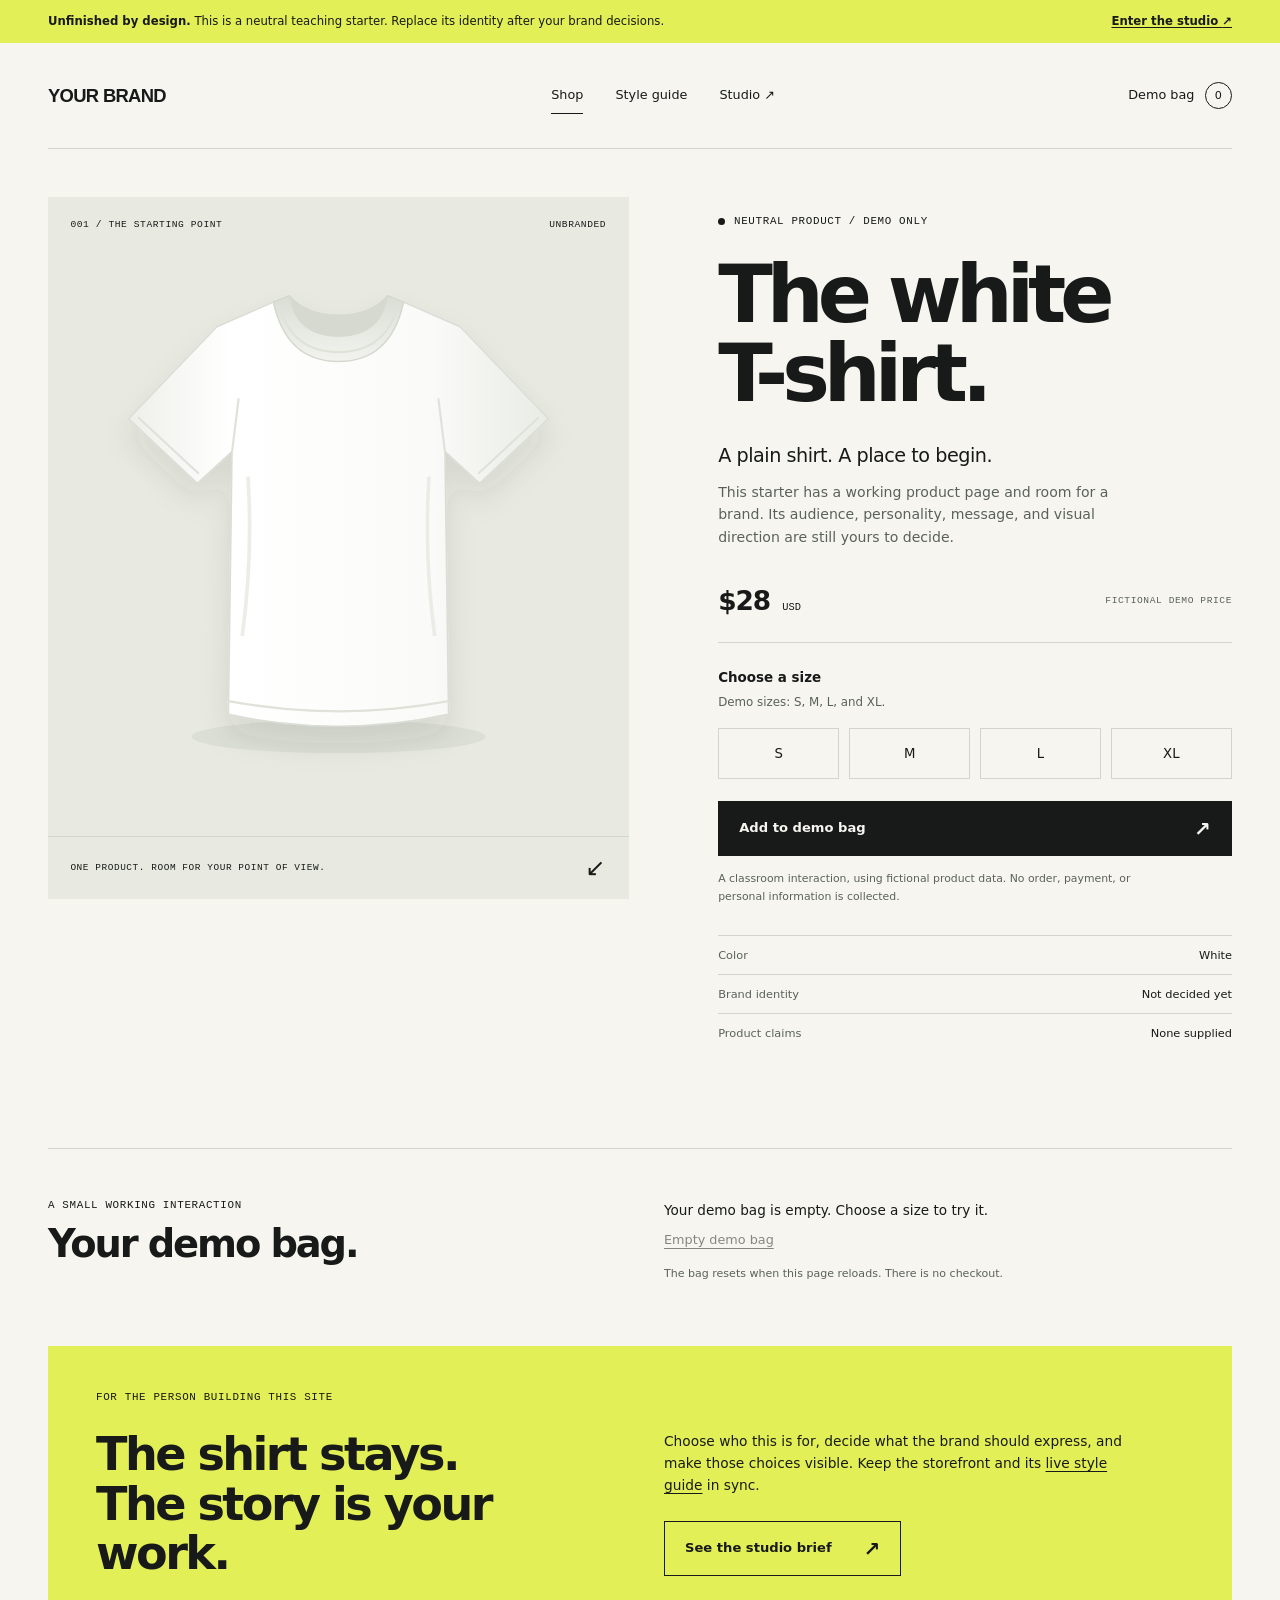
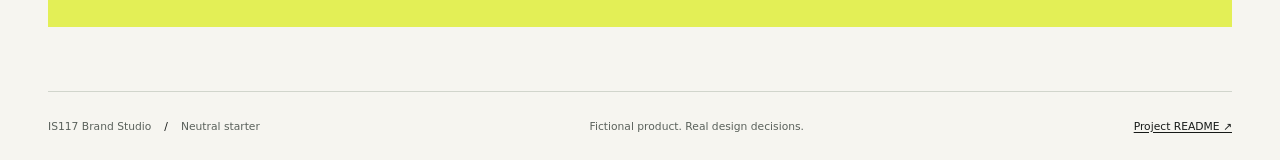
==== public/index.html @ a67a6a3c "Initial commit" ====
<!doctype html>
<html lang="en">
  <head>
    <meta charset="utf-8" />
    <meta name="viewport" content="width=device-width, initial-scale=1" />
    <meta
      name="description"
      content="An unfinished, neutral T-shirt storefront for the IS117 Brand Studio. Build a brand through deliberate, visible design choices."
    />
    <title>Your Brand — neutral storefront starter</title>
    <link rel="icon" href="data:," />
    <link rel="stylesheet" href="styles.css" />
    <script src="shop.js" defer></script>
  </head>
  <body>
    <a class="skip-link" href="#main">Skip to content</a>
    <aside class="starter-notice" aria-label="Starter information">
      <span
        ><strong>Unfinished by design.</strong> This is a neutral teaching
        starter. Replace its identity after your brand decisions.</span
      >
      <a href="studio.html"
        >Enter the studio <span aria-hidden="true">↗</span></a
      >
    </aside>
    <header class="site-header wrap">
      <a
        class="brand-link"
        href="index.html"
        aria-label="Your Brand storefront home"
        ><img
          class="wordmark"
          src="assets/wordmark.svg"
          alt="Neutral starter wordmark"
          width="175"
          height="26"
      /></a>
      <nav class="main-nav" aria-label="Main navigation">
        <a class="nav-link" href="index.html" aria-current="page">Shop</a>
        <a class="nav-link" href="styleguide.html">Style guide</a>
        <a class="nav-link" href="studio.html"
          >Studio <span aria-hidden="true">↗</span></a
        >
      </nav>
      <a class="bag-link" href="#demo-bag" aria-label="View demo bag"
        >Demo bag <span id="bag-count" class="bag-count">0</span></a
      >
    </header>

    <main id="main">
      <section class="product-section wrap" aria-labelledby="product-title">
        <div class="product-visual">
          <div class="visual-label">
            <span>001 / The starting point</span><span>Unbranded</span>
          </div>
          <img
            class="shirt-image"
            src="assets/white-shirt.svg"
            alt="Plain white, unbranded short-sleeved T-shirt"
            width="800"
            height="880"
            fetchpriority="high"
          />
          <div class="image-caption">
            <span>One product. Room for your point of view.</span
            ><span aria-hidden="true">↙</span>
          </div>
        </div>
        <div class="product-information">
          <p class="eyebrow">
            <span class="status-dot" aria-hidden="true"></span> Neutral product
            / demo only
          </p>
          <h1 id="product-title">The white<br />T-shirt.</h1>
          <p class="product-intro">A plain shirt. A place to begin.</p>
          <p class="muted product-description">
            This starter has a working product page and room for a brand. Its
            audience, personality, message, and visual direction are still yours
            to decide.
          </p>
          <div class="price-row">
            <p class="price">$28 <span>USD</span></p>
            <span class="micro-label">Fictional demo price</span>
          </div>
          <form id="product-form" class="product-form" novalidate>
            <fieldset aria-describedby="size-help size-error">
              <legend>Choose a size</legend>
              <p id="size-help" class="field-help">
                Demo sizes: S, M, L, and XL.
              </p>
              <div class="size-options">
                <label class="size-option"
                  ><input type="radio" name="size" value="S" /><span
                    >S</span
                  ></label
                >
                <label class="size-option"
                  ><input type="radio" name="size" value="M" /><span
                    >M</span
                  ></label
                >
                <label class="size-option"
                  ><input type="radio" name="size" value="L" /><span
                    >L</span
                  ></label
                >
                <label class="size-option"
                  ><input type="radio" name="size" value="XL" /><span
                    >XL</span
                  ></label
                >
              </div>
              <p id="size-error" class="field-error" role="alert" hidden>
                Choose a size before adding the shirt to your demo bag.
              </p>
            </fieldset>
            <button class="button button-primary add-button" type="submit">
              Add to demo bag <span aria-hidden="true">↗</span>
            </button>
          </form>
          <p class="demo-disclaimer">
            A classroom interaction, using fictional product data. No order,
            payment, or personal information is collected.
          </p>
          <dl class="product-facts">
            <div>
              <dt>Color</dt>
              <dd>White</dd>
            </div>
            <div>
              <dt>Brand identity</dt>
              <dd>Not decided yet</dd>
            </div>
            <div>
              <dt>Product claims</dt>
              <dd>None supplied</dd>
            </div>
          </dl>
        </div>
      </section>

      <section
        id="demo-bag"
        class="bag-section wrap"
        aria-labelledby="bag-title"
      >
        <div>
          <p class="eyebrow">A small working interaction</p>
          <h2 id="bag-title">Your demo bag.</h2>
        </div>
        <div class="bag-details">
          <p
            id="bag-status"
            class="bag-message"
            role="status"
            aria-live="polite"
            aria-atomic="true"
          >
            Your demo bag is empty. Choose a size to try it.
          </p>
          <ul id="bag-items" class="bag-items"></ul>
          <button id="clear-bag" class="text-button" type="button" disabled>
            Empty demo bag
          </button>
          <p class="field-help">
            The bag resets when this page reloads. There is no checkout.
          </p>
        </div>
      </section>

      <section class="starter-next wrap" aria-labelledby="next-title">
        <p class="eyebrow">For the person building this site</p>
        <h2 id="next-title">The shirt stays.<br />The story is your work.</h2>
        <div>
          <p>
            Choose who this is for, decide what the brand should express, and
            make those choices visible. Keep the storefront and its
            <a href="styleguide.html">live style guide</a> in sync.
          </p>
          <a class="button button-secondary" href="studio.html"
            >See the studio brief <span aria-hidden="true">↗</span></a
          >
        </div>
      </section>
    </main>

    <footer class="site-footer wrap">
      <p>
        IS117 Brand Studio <span class="footer-separator"> / </span> Neutral
        starter
      </p>
      <p class="footer-tagline">Fictional product. Real design decisions.</p>
      <a href="https://github.com/kaw393939/is117-brand-studio#readme"
        >Project README <span aria-hidden="true">↗</span></a
      >
    </footer>
  </body>
</html>
---- public/styles.css ----
/* Shared brand tokens. Change these after you agree on your brand direction.
   Both the storefront and the live style guide use this file. */
:root {
  --color-paper: #f6f5f0;
  --color-ink: #171a18;
  --color-muted: #5a615b;
  --color-line: #d1d5cc;
  --color-accent: #e3ef56;
  --color-soft: #e8eae1;
  --color-white: #fff;
  --color-danger: #992e28;
  --font-body:
    system-ui, -apple-system, blinkmacsystemfont, "Segoe UI", sans-serif;
  --font-display:
    system-ui, -apple-system, blinkmacsystemfont, "Segoe UI", sans-serif;
  --font-mono: ui-monospace, sfmono-regular, consolas, monospace;
  --space-1: 0.5rem;
  --space-2: 1rem;
  --space-3: 1.5rem;
  --space-4: 2rem;
  --space-5: 3rem;
  --space-6: 4rem;
  --page-width: 1440px;
}

* {
  box-sizing: border-box;
}

html {
  scroll-behavior: smooth;
  scroll-padding-top: 1.5rem;
}

body {
  margin: 0;
  background: var(--color-paper);
  color: var(--color-ink);
  font-family: var(--font-body);
  line-height: 1.6;
  -webkit-font-smoothing: antialiased;
}

img,
svg {
  display: block;
  max-width: 100%;
}

button,
a,
input {
  -webkit-tap-highlight-color: transparent;
}

a {
  color: inherit;
  text-underline-offset: 0.2em;
  text-decoration-thickness: 1px;
}

a:hover {
  text-decoration-thickness: 2px;
}

button,
input {
  font: inherit;
}

button {
  cursor: pointer;
}

button:disabled {
  cursor: default;
}

:focus-visible {
  outline: 3px solid var(--color-ink);
  outline-offset: 5px;
}

[hidden] {
  display: none !important;
}

::selection {
  background: var(--color-accent);
  color: var(--color-ink);
}

h1,
h2,
h3,
p {
  margin: 0;
}

h1,
h2,
h3 {
  font-family: var(--font-display);
  font-weight: 550;
}

h1 {
  font-size: clamp(3.4rem, 6.25vw, 6.6rem);
  line-height: 0.99;
  letter-spacing: -0.075em;
}

h2 {
  font-size: clamp(2rem, 3.6vw, 3.75rem);
  line-height: 1.08;
  letter-spacing: -0.055em;
}

h3 {
  font-size: 1.3rem;
  line-height: 1.3;
  letter-spacing: -0.03em;
}

p + p {
  margin-top: var(--space-2);
}

.wrap {
  width: min(calc(100% - 6rem), var(--page-width));
  margin-inline: auto;
}

.muted {
  color: var(--color-muted);
}

.eyebrow,
.micro-label,
.visual-label,
.image-caption,
.section-number,
.type-label,
.token-name {
  font-family: var(--font-mono);
  font-size: 0.68rem;
  font-weight: 500;
  line-height: 1.5;
  letter-spacing: 0.06em;
  text-transform: uppercase;
}

.eyebrow {
  display: flex;
  align-items: center;
  gap: 0.55rem;
}

.status-dot {
  width: 7px;
  height: 7px;
  display: inline-block;
  background: var(--color-ink);
  border-radius: 50%;
}

.skip-link {
  position: fixed;
  top: 8px;
  left: 8px;
  z-index: 10;
  transform: translateY(-180%);
  padding: 0.75rem 1rem;
  background: var(--color-ink);
  color: var(--color-white);
}

.skip-link:focus {
  transform: translateY(0);
}

.starter-notice {
  display: flex;
  justify-content: space-between;
  align-items: center;
  gap: 1.5rem;
  padding: 0.8rem 3rem;
  background: var(--color-accent);
  font-size: 0.73rem;
  line-height: 1.5;
}

.starter-notice a {
  flex-shrink: 0;
  font-weight: 650;
}

.site-header {
  min-height: 106px;
  display: flex;
  align-items: center;
  gap: 3rem;
  border-bottom: 1px solid var(--color-line);
}

.brand-link {
  display: inline-block;
  flex-shrink: 0;
}

.wordmark {
  width: 150px;
  height: auto;
}

.main-nav {
  display: flex;
  justify-content: center;
  align-items: center;
  gap: 2rem;
  margin-inline: auto;
}

.nav-link,
.bag-link {
  text-decoration: none;
  font-size: 0.8rem;
}

.nav-link {
  padding-block: 0.5rem;
  border-bottom: 1px solid transparent;
}

.nav-link:hover,
.nav-link[aria-current="page"] {
  border-color: currentcolor;
}

.bag-link {
  display: flex;
  align-items: center;
  gap: 0.65rem;
  white-space: nowrap;
}

.bag-count {
  display: grid;
  place-items: center;
  min-width: 1.7rem;
  height: 1.7rem;
  border: 1px solid var(--color-ink);
  border-radius: 50%;
  font-size: 0.7rem;
}

.product-section {
  display: grid;
  grid-template-columns: 1.13fr 1fr;
  gap: clamp(3rem, 7vw, 8rem);
  padding-block: var(--space-5) 5rem;
  align-items: start;
}

.product-visual {
  position: relative;
  background: var(--color-soft);
}

.visual-label {
  position: absolute;
  z-index: 1;
  inset: 1.3rem 1.4rem auto;
  display: flex;
  justify-content: space-between;
  gap: 1rem;
  font-size: 0.6rem;
}

.shirt-image {
  width: 100%;
  height: auto;
  aspect-ratio: 800 / 880;
  object-fit: contain;
}

.image-caption {
  display: flex;
  align-items: center;
  justify-content: space-between;
  gap: 1rem;
  padding: 1.2rem 1.4rem;
  border-top: 1px solid var(--color-line);
  font-size: 0.59rem;
}

.image-caption > :last-child {
  font-family: var(--font-body);
  font-size: 1.5rem;
  line-height: 1;
}

.product-information {
  max-width: 530px;
  padding-block: 1rem;
}

.product-information h1 {
  margin-top: 1.6rem;
}

.product-intro {
  font-size: 1.2rem;
  line-height: 1.5;
  margin-top: 1.8rem;
  letter-spacing: -0.025em;
}

.product-description {
  margin-top: 0.6rem;
  font-size: 0.88rem;
  max-width: 430px;
}

.price-row {
  display: flex;
  align-items: center;
  justify-content: space-between;
  gap: 1rem;
  margin-block: 2rem 1.5rem;
  padding-bottom: 1.2rem;
  border-bottom: 1px solid var(--color-line);
}

.price {
  font-size: 1.65rem;
  letter-spacing: -0.04em;
  font-weight: 600;
}

.price span {
  font-family: var(--font-mono);
  font-size: 0.65rem;
  font-weight: 400;
  letter-spacing: 0;
  margin-left: 0.25rem;
}

.price-row .micro-label {
  color: var(--color-muted);
  font-size: 0.6rem;
}

fieldset {
  padding: 0;
  margin: 0;
  border: 0;
  min-width: 0;
}

legend {
  padding: 0;
  font-size: 0.84rem;
  font-weight: 650;
}

.field-help {
  margin-top: 0.3rem;
  color: var(--color-muted);
  font-size: 0.74rem;
}

.size-options {
  display: grid;
  grid-template-columns: repeat(4, 1fr);
  gap: 0.6rem;
  margin-top: 1rem;
}

.size-option {
  position: relative;
  cursor: pointer;
}

.size-option input {
  position: absolute;
  opacity: 0;
  width: 100%;
  height: 100%;
  margin: 0;
  cursor: pointer;
}

.size-option span {
  display: grid;
  place-items: center;
  min-height: 3.2rem;
  border: 1px solid var(--color-line);
  background: var(--color-paper);
  font-size: 0.83rem;
  transition:
    background 150ms ease,
    border-color 150ms ease;
}

.size-option input:checked + span {
  background: var(--color-ink);
  border-color: var(--color-ink);
  color: var(--color-paper);
}

.size-option input:hover + span {
  border-color: var(--color-ink);
}

.size-option input:focus-visible + span {
  outline: 3px solid var(--color-ink);
  outline-offset: 4px;
}

.size-option input:focus-visible {
  outline: none;
}

.field-error {
  color: var(--color-danger);
  font-size: 0.8rem;
  margin-top: 0.9rem;
  font-weight: 550;
}

.button {
  display: inline-flex;
  align-items: center;
  justify-content: space-between;
  gap: 2rem;
  min-height: 3.4rem;
  border: 1px solid var(--color-ink);
  padding: 0.9rem 1.25rem;
  font-size: 0.82rem;
  font-weight: 550;
  line-height: 1.4;
  text-decoration: none;
  transition:
    background 150ms ease,
    color 150ms ease;
}

.button > span[aria-hidden] {
  font-size: 1.25rem;
  line-height: 1;
}

.button-primary {
  background: var(--color-ink);
  color: var(--color-paper);
}

.button-primary:hover {
  background: var(--color-accent);
  color: var(--color-ink);
}

.button-secondary {
  background: transparent;
  color: var(--color-ink);
}

.button-secondary:hover {
  background: var(--color-soft);
}

.add-button {
  width: 100%;
  margin-top: 1.4rem;
}

.demo-disclaimer {
  font-size: 0.68rem;
  line-height: 1.65;
  color: var(--color-muted);
  margin-top: 0.9rem;
  max-width: 420px;
}

.product-facts {
  margin-bottom: 0;
  margin-top: 1.8rem;
}

.product-facts div {
  display: flex;
  justify-content: space-between;
  gap: 1rem;
  padding-block: 0.62rem;
  border-top: 1px solid var(--color-line);
  font-size: 0.71rem;
}

.product-facts dt {
  color: var(--color-muted);
}

.product-facts dd {
  margin: 0;
  font-weight: 500;
  text-align: right;
}

.bag-section {
  display: grid;
  grid-template-columns: 1fr 1fr;
  gap: 3rem;
  border-top: 1px solid var(--color-line);
  padding-block: 3rem;
}

.bag-section h2 {
  margin-top: 0.6rem;
  font-size: clamp(2rem, 3vw, 3rem);
}

.bag-details {
  padding-top: 0.2rem;
  font-size: 0.85rem;
}

.bag-message {
  max-width: 500px;
}

.bag-items {
  list-style: none;
  margin: 1rem 0;
  padding: 0;
}

.bag-items:empty {
  margin: 0;
}

.bag-items li {
  padding-block: 0.55rem;
  border-bottom: 1px solid var(--color-line);
  font-size: 0.78rem;
}

.text-button {
  padding: 0.5rem 0;
  border: 0;
  background: transparent;
  color: var(--color-ink);
  font-size: 0.8rem;
  text-decoration: underline;
  text-underline-offset: 0.25rem;
}

.text-button:disabled {
  opacity: 0.5;
}

.bag-details .field-help {
  margin-top: 0.4rem;
  font-size: 0.69rem;
}

.starter-next {
  display: grid;
  grid-template-columns: 1fr 1fr;
  gap: 1.5rem 3rem;
  background: var(--color-accent);
  padding: 2.7rem 3rem 3rem;
  margin-block: 1rem 4rem;
}

.starter-next > .eyebrow {
  grid-column: 1 / -1;
}

.starter-next > div {
  max-width: 470px;
  font-size: 0.86rem;
}

.starter-next .button {
  margin-top: 1.6rem;
}

.site-footer {
  display: flex;
  align-items: center;
  justify-content: space-between;
  gap: 2rem;
  border-top: 1px solid var(--color-line);
  padding-block: 1.6rem;
  font-size: 0.67rem;
  color: var(--color-muted);
}

.footer-tagline {
  margin: 0;
}

.footer-separator {
  margin-inline: 0.6rem;
  color: var(--color-ink);
}

.site-footer a {
  color: var(--color-ink);
}

/* Shared editorial pages */
.page-hero {
  padding-block: 4.5rem 3.8rem;
  display: grid;
  grid-template-columns: 1.25fr 0.75fr;
  align-items: end;
  gap: 1.3rem 4rem;
}

.page-hero > .eyebrow {
  grid-column: 1 / -1;
}

.page-hero h1 {
  font-size: clamp(3.5rem, 6.8vw, 7.3rem);
}

.page-hero .hero-summary {
  max-width: 400px;
  font-size: 0.95rem;
  color: var(--color-muted);
  padding-bottom: 0.25rem;
}

.hero-summary strong {
  font-weight: 550;
  color: var(--color-ink);
}

.page-subnav {
  display: flex;
  flex-wrap: wrap;
  gap: 0.6rem 1.8rem;
  padding-block: 1rem;
  border-top: 1px solid var(--color-line);
  border-bottom: 1px solid var(--color-line);
  font-size: 0.76rem;
}

.section-link {
  text-decoration: none;
}

.section-link:hover {
  text-decoration: underline;
}

.guide-section {
  padding-block: 3rem;
  border-bottom: 1px solid var(--color-line);
  display: grid;
  grid-template-columns: 0.32fr 1fr;
  column-gap: 3rem;
}

.section-heading .section-number {
  color: var(--color-muted);
  display: block;
  margin-bottom: 0.8rem;
}

.section-heading h2 {
  font-size: clamp(1.7rem, 2.5vw, 2.65rem);
}

.section-heading p {
  font-size: 0.78rem;
  color: var(--color-muted);
  margin-top: 1rem;
  max-width: 210px;
}

.guide-content {
  min-width: 0;
}

.draft-label {
  display: inline-block;
  padding: 0.3rem 0.55rem;
  background: var(--color-accent);
  color: var(--color-ink);
  font-family: var(--font-mono);
  font-size: 0.6rem;
  line-height: 1.4;
  letter-spacing: 0.03em;
  text-transform: uppercase;
}

.decision-grid {
  display: grid;
  grid-template-columns: repeat(3, 1fr);
  gap: 1.5rem;
  margin-top: 1.6rem;
}

.decision-grid > div {
  border-top: 1px solid var(--color-line);
  padding-top: 0.8rem;
}

.decision-grid h3 {
  font-size: 0.85rem;
  font-weight: 650;
  letter-spacing: 0;
}

.decision-grid p {
  font-size: 0.8rem;
  color: var(--color-muted);
  margin-top: 0.5rem;
}

.decision-grid .undecided {
  font-size: 1.5rem;
  font-weight: 450;
  color: var(--color-ink);
  letter-spacing: -0.04em;
}

.logo-board {
  min-height: 230px;
  display: grid;
  place-items: center;
  padding: 3rem;
  background: var(--color-white);
  border: 1px solid var(--color-line);
}

.logo-board img {
  width: min(100%, 380px);
}

.logo-variants {
  display: grid;
  grid-template-columns: 1fr 1fr;
  border: 1px solid var(--color-line);
  border-top: 0;
}

.logo-variant {
  min-height: 140px;
  padding: 1.5rem;
  display: flex;
  flex-direction: column;
  justify-content: space-between;
  gap: 1.5rem;
}

.logo-variant + .logo-variant {
  border-left: 1px solid var(--color-line);
}

.logo-small {
  width: 110px;
  height: auto;
}

.logo-mono {
  width: 190px;
  filter: brightness(0);
}

.logo-variant p,
.guide-note {
  font-size: 0.73rem;
  color: var(--color-muted);
}

.guide-note {
  margin-top: 1rem;
  max-width: 680px;
}

.palette-grid {
  display: grid;
  grid-template-columns: repeat(5, 1fr);
  gap: 0.65rem;
}

.color-swatch {
  height: 120px;
  border: 1px solid var(--color-line);
  background: var(--swatch-color);
}

.palette-card h3 {
  font-size: 0.76rem;
  letter-spacing: 0;
  font-weight: 650;
  margin-top: 0.65rem;
}

.palette-card code {
  font-family: var(--font-mono);
  font-size: 0.65rem;
  color: var(--color-muted);
  display: block;
  margin-top: 0.15rem;
}

.palette-card p {
  font-size: 0.66rem;
  color: var(--color-muted);
  margin-top: 0.4rem;
  line-height: 1.5;
}

.type-specimen {
  border-top: 1px solid var(--color-line);
  padding-block: 1.3rem;
}

.type-specimen:first-child {
  border-top: 0;
  padding-top: 0;
}

.type-label {
  display: block;
  margin-bottom: 1rem;
  color: var(--color-muted);
  font-size: 0.6rem;
}

.type-display {
  font-family: var(--font-display);
  font-size: clamp(2.5rem, 4.5vw, 5rem);
  font-weight: 550;
  letter-spacing: -0.075em;
  line-height: 1;
  max-width: 700px;
}

.type-body {
  font-family: var(--font-body);
  font-size: 1rem;
  max-width: 570px;
}

.type-mono {
  font-family: var(--font-mono);
  text-transform: uppercase;
  font-size: 0.7rem;
  letter-spacing: 0.06em;
}

.spacing-grid {
  display: flex;
  flex-wrap: wrap;
  align-items: start;
  gap: 2rem;
}

.spacing-token {
  min-width: 52px;
}

.spacing-bar {
  width: var(--token-size);
  height: 40px;
  background: var(--color-ink);
  margin-bottom: 0.9rem;
}

.token-name {
  display: block;
  font-size: 0.6rem;
}

.spacing-token code {
  font-family: var(--font-mono);
  color: var(--color-muted);
  font-size: 0.65rem;
}

.button-samples {
  display: flex;
  flex-wrap: wrap;
  gap: 1rem;
}

.button-samples .button {
  min-width: 185px;
}

.voice-grid {
  display: grid;
  grid-template-columns: 1fr 1fr;
  gap: 2rem;
}

.voice-grid h3 {
  font-size: 0.95rem;
  font-weight: 600;
  margin-bottom: 0.65rem;
}

.voice-grid p {
  font-size: 0.84rem;
  color: var(--color-muted);
}

.voice-example {
  font-size: 1.7rem !important;
  color: var(--color-ink) !important;
  letter-spacing: -0.035em;
  line-height: 1.3;
}

.guide-footer-note {
  display: flex;
  gap: 2rem;
  align-items: center;
  justify-content: space-between;
  background: var(--color-soft);
  padding: 1.5rem 2rem;
  margin-block: 2rem 4rem;
}

.guide-footer-note p {
  font-size: 0.83rem;
  max-width: 680px;
}

.guide-footer-note a {
  font-size: 0.8rem;
  white-space: nowrap;
}

@media (width >= 1600px) {
  .product-section {
    gap: 8rem;
  }
}

@media (width <= 1100px) {
  .wrap {
    width: calc(100% - 4rem);
  }

  .starter-notice {
    padding-inline: 2rem;
  }

  .site-header {
    gap: 1.7rem;
  }

  .main-nav {
    gap: 1.25rem;
  }

  .product-section {
    gap: 3rem;
    align-items: start;
  }

  .product-information h1 {
    font-size: clamp(3.4rem, 7vw, 5rem);
  }

  .product-information {
    padding-top: 0.5rem;
  }

  .product-intro {
    margin-top: 1.4rem;
  }

  .price-row {
    margin-top: 1.5rem;
  }

  .page-hero {
    column-gap: 2rem;
  }

  .guide-section {
    grid-template-columns: 0.35fr 1fr;
    gap: 2rem;
  }

  .palette-grid {
    grid-template-columns: repeat(3, 1fr);
    row-gap: 1.6rem;
  }
}

@media (width <= 760px) {
  .wrap {
    width: calc(100% - 2.5rem);
  }

  .starter-notice {
    padding: 0.75rem 1.25rem;
    font-size: 0.67rem;
    gap: 1rem;
  }

  .starter-notice > span {
    max-width: 480px;
  }

  .starter-notice a {
    font-size: 0.65rem;
  }

  .site-header {
    min-height: 108px;
    display: grid;
    grid-template-columns: 1fr auto;
    gap: 0.5rem 1rem;
    padding-block: 1.2rem 1rem;
  }

  .wordmark {
    width: 130px;
  }

  .main-nav {
    grid-row: 2;
    grid-column: 1 / -1;
    margin: 0;
    justify-content: flex-start;
    gap: 1.5rem;
  }

  .nav-link,
  .bag-link {
    font-size: 0.73rem;
  }

  .bag-link {
    grid-column: 2;
    grid-row: 1;
  }

  .bag-count {
    min-width: 1.5rem;
    height: 1.5rem;
  }

  .product-section {
    grid-template-columns: 1fr;
    gap: 2rem;
    padding-block: 1.5rem 3rem;
  }

  .product-visual {
    max-width: 600px;
    width: 100%;
    margin-inline: auto;
  }

  .shirt-image {
    max-height: 530px;
  }

  .product-information {
    max-width: none;
    padding: 0;
  }

  .product-information h1 {
    font-size: clamp(4.2rem, 13vw, 7rem);
    margin-top: 1rem;
  }

  .product-intro {
    font-size: 1.1rem;
    margin-top: 1.4rem;
  }

  .product-description {
    max-width: 580px;
  }

  .product-facts {
    margin-top: 1.5rem;
  }

  .bag-section {
    grid-template-columns: 1fr;
    gap: 1.3rem;
    padding-block: 2rem;
  }

  .bag-section h2 {
    margin-top: 0.6rem;
  }

  .starter-next {
    grid-template-columns: 1fr;
    padding: 1.8rem;
    gap: 1.3rem;
    margin-block: 1rem 3rem;
  }

  .starter-next > div {
    max-width: none;
  }

  .site-footer {
    flex-wrap: wrap;
    gap: 0.7rem 2rem;
    padding-block: 1.5rem;
  }

  .footer-tagline {
    display: none;
  }

  .page-hero {
    padding-block: 2.5rem;
    grid-template-columns: 1fr;
    row-gap: 1.4rem;
  }

  .page-hero h1 {
    font-size: clamp(3.7rem, 11vw, 6rem);
  }

  .page-hero .hero-summary {
    max-width: 570px;
    font-size: 0.9rem;
  }

  .page-subnav {
    gap: 0.6rem 1.2rem;
    font-size: 0.72rem;
  }

  .guide-section {
    grid-template-columns: 1fr;
    gap: 1.8rem;
    padding-block: 2.3rem;
  }

  .section-heading {
    display: grid;
    grid-template-columns: 1fr 1fr;
    column-gap: 2rem;
  }

  .section-heading .section-number {
    grid-column: 1 / -1;
    margin-bottom: 0.5rem;
  }

  .section-heading p {
    max-width: none;
    margin: 0;
    font-size: 0.73rem;
  }

  .decision-grid {
    gap: 1rem;
  }

  .decision-grid .undecided {
    font-size: 1.3rem;
  }

  .decision-grid p {
    font-size: 0.73rem;
  }

  .palette-grid {
    grid-template-columns: repeat(5, 1fr);
  }

  .color-swatch {
    height: 85px;
  }

  .palette-card p {
    font-size: 0.62rem;
  }

  .palette-card code {
    font-size: 0.57rem;
  }

  .guide-footer-note {
    flex-direction: column;
    align-items: start;
    gap: 1rem;
    margin-block: 1.5rem 3rem;
    padding: 1.5rem;
  }
}

@media (width <= 420px) {
  .starter-notice {
    align-items: start;
    flex-direction: column;
    gap: 0.35rem;
  }

  .visual-label {
    inset: 1rem 1rem auto;
    font-size: 0.53rem;
  }

  .image-caption {
    font-size: 0.53rem;
    padding: 1rem;
  }

  .price-row .micro-label {
    font-size: 0.54rem;
  }

  .section-heading {
    grid-template-columns: 1fr;
    gap: 0.6rem;
  }

  .section-heading .section-number {
    margin: 0;
  }

  .decision-grid {
    grid-template-columns: 1fr;
    gap: 1.2rem;
  }

  .decision-grid > div {
    display: grid;
    grid-template-columns: 0.5fr 1fr;
    gap: 0.4rem 1rem;
  }

  .decision-grid p {
    margin-top: 0;
  }

  .decision-grid p:last-child {
    grid-column: 2;
  }

  .palette-grid {
    grid-template-columns: repeat(3, 1fr);
  }

  .color-swatch {
    height: 90px;
  }

  .logo-board {
    min-height: 190px;
    padding: 2rem;
  }

  .logo-variants {
    grid-template-columns: 1fr;
  }

  .logo-variant {
    min-height: 125px;
  }

  .logo-variant + .logo-variant {
    border-left: 0;
    border-top: 1px solid var(--color-line);
  }

  .voice-grid {
    grid-template-columns: 1fr;
    gap: 1.5rem;
  }
}

@media (prefers-reduced-motion: reduce) {
  html {
    scroll-behavior: auto;
  }

  *,
  *::before,
  *::after {
    transition: none !important;
    animation: none !important;
  }
}
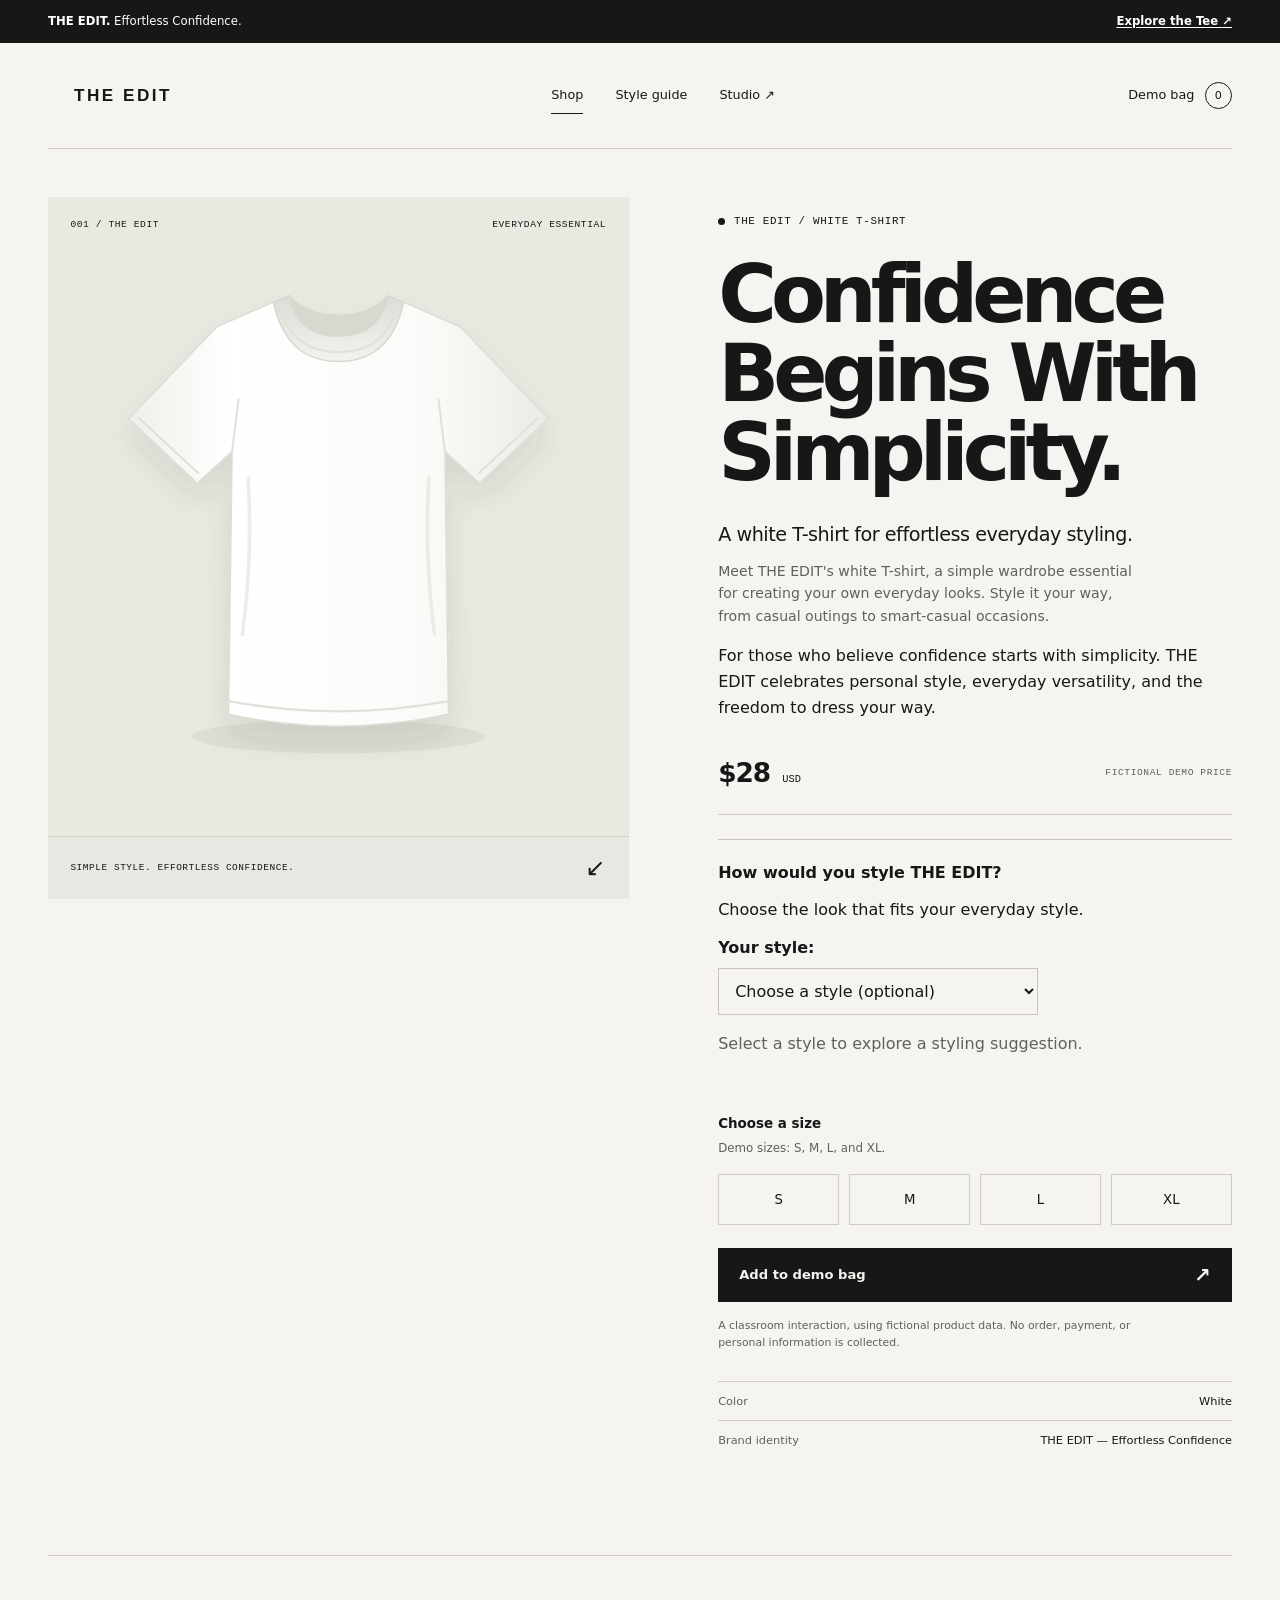
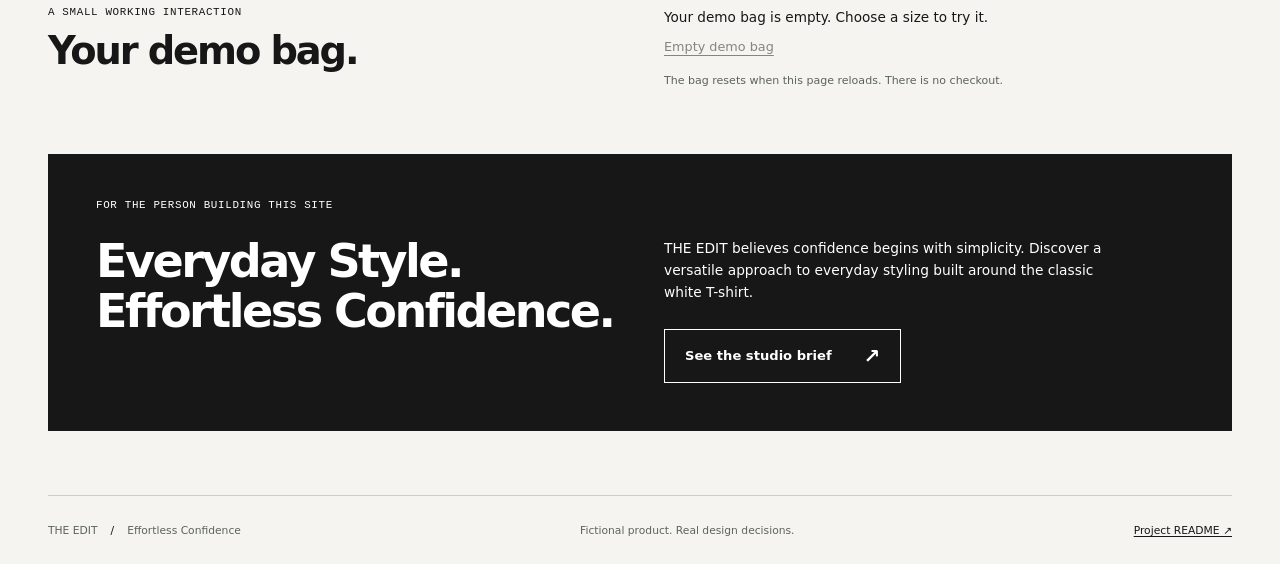
==== commit 947c65ed: "BRAND-001: Build THE EDIT brand studio" ====
--- a/public/index.html
+++ b/public/index.html
@@ -5,33 +5,30 @@
     <meta name="viewport" content="width=device-width, initial-scale=1" />
     <meta
       name="description"
-      content="An unfinished, neutral T-shirt storefront for the IS117 Brand Studio. Build a brand through deliberate, visible design choices."
+      content="Discover THE EDIT, a minimalist white T-shirt storefront focused on effortless confidence and everyday styling."
     />
-    <title>Your Brand — neutral storefront starter</title>
+    <title>THE EDIT | Effortless Confidence</title>
     <link rel="icon" href="data:," />
     <link rel="stylesheet" href="styles.css" />
     <script src="shop.js" defer></script>
   </head>
   <body>
     <a class="skip-link" href="#main">Skip to content</a>
-    <aside class="starter-notice" aria-label="Starter information">
-      <span
-        ><strong>Unfinished by design.</strong> This is a neutral teaching
-        starter. Replace its identity after your brand decisions.</span
-      >
-      <a href="studio.html"
-        >Enter the studio <span aria-hidden="true">↗</span></a
+    <aside class="starter-notice" aria-label="Brand message">
+      <span> <strong>THE EDIT.</strong> Effortless Confidence. </span>
+      <a href="#product-title"
+        >Explore the Tee <span aria-hidden="true">↗</span></a
       >
     </aside>
     <header class="site-header wrap">
       <a
         class="brand-link"
         href="index.html"
-        aria-label="Your Brand storefront home"
+        aria-label="THE EDIT storefront home"
         ><img
           class="wordmark"
-          src="assets/wordmark.svg"
-          alt="Neutral starter wordmark"
+          src="the-edit-logo.svg"
+          alt="THE EDIT logo"
           width="175"
           height="26"
       /></a>
@@ -51,7 +48,7 @@
       <section class="product-section wrap" aria-labelledby="product-title">
         <div class="product-visual">
           <div class="visual-label">
-            <span>001 / The starting point</span><span>Unbranded</span>
+            <span>001 / THE EDIT</span><span>EVERYDAY ESSENTIAL</span>
           </div>
           <img
             class="shirt-image"
@@ -62,26 +59,72 @@
             fetchpriority="high"
           />
           <div class="image-caption">
-            <span>One product. Room for your point of view.</span
+            <span>Simple style. Effortless confidence.</span
             ><span aria-hidden="true">↙</span>
           </div>
         </div>
         <div class="product-information">
           <p class="eyebrow">
-            <span class="status-dot" aria-hidden="true"></span> Neutral product
-            / demo only
-          </p>
-          <h1 id="product-title">The white<br />T-shirt.</h1>
-          <p class="product-intro">A plain shirt. A place to begin.</p>
+            <span class="status-dot" aria-hidden="true"></span>
+            THE EDIT / WHITE T-SHIRT
+          </p>
+
+          <h1 id="product-title">Confidence Begins With Simplicity.</h1>
+          <p class="product-intro">
+            A white T-shirt for effortless everyday styling.
+          </p>
           <p class="muted product-description">
-            This starter has a working product page and room for a brand. Its
-            audience, personality, message, and visual direction are still yours
-            to decide.
-          </p>
+            Meet THE EDIT's white T-shirt, a simple wardrobe essential for
+            creating your own everyday looks. Style it your way, from casual
+            outings to smart-casual occasions.
+          </p>
+
+          <p class="brand-unity">
+            For those who believe confidence starts with simplicity. THE EDIT
+            celebrates personal style, everyday versatility, and the freedom to
+            dress your way.
+          </p>
+
           <div class="price-row">
             <p class="price">$28 <span>USD</span></p>
             <span class="micro-label">Fictional demo price</span>
           </div>
+
+          <div class="style-preference">
+            <p><strong>How would you style THE EDIT?</strong></p>
+            <p>Choose the look that fits your everyday style.</p>
+
+            <label for="style-choice">Your style:</label>
+            <select id="style-choice" name="style-choice">
+              <option value="">Choose a style (optional)</option>
+              <option value="casual">Casual</option>
+              <option value="smart-casual">Smart Casual</option>
+            </select>
+
+            <p id="style-suggestion" aria-live="polite">
+              Select a style to explore a styling suggestion.
+            </p>
+          </div>
+
+          <script>
+            document
+              .getElementById("style-choice")
+              .addEventListener("change", function () {
+                const suggestion = document.getElementById("style-suggestion");
+
+                if (this.value === "casual") {
+                  suggestion.textContent =
+                    "Casual: Pair your white T-shirt with jeans and sneakers for an easy everyday look.";
+                } else if (this.value === "smart-casual") {
+                  suggestion.textContent =
+                    "Smart Casual: Pair your white T-shirt with tailored trousers and a blazer for a polished look.";
+                } else {
+                  suggestion.textContent =
+                    "Select a style to explore a styling suggestion.";
+                }
+              });
+          </script>
+
           <form id="product-form" class="product-form" novalidate>
             <fieldset aria-describedby="size-help size-error">
               <legend>Choose a size</legend>
@@ -127,13 +170,10 @@
               <dt>Color</dt>
               <dd>White</dd>
             </div>
+
             <div>
               <dt>Brand identity</dt>
-              <dd>Not decided yet</dd>
-            </div>
-            <div>
-              <dt>Product claims</dt>
-              <dd>None supplied</dd>
+              <dd>THE EDIT — Effortless Confidence</dd>
             </div>
           </dl>
         </div>
@@ -170,12 +210,12 @@
 
       <section class="starter-next wrap" aria-labelledby="next-title">
         <p class="eyebrow">For the person building this site</p>
-        <h2 id="next-title">The shirt stays.<br />The story is your work.</h2>
+        <h2 id="next-title">Everyday Style.<br />Effortless Confidence.</h2>
         <div>
           <p>
-            Choose who this is for, decide what the brand should express, and
-            make those choices visible. Keep the storefront and its
-            <a href="styleguide.html">live style guide</a> in sync.
+            THE EDIT believes confidence begins with simplicity. Discover a
+            versatile approach to everyday styling built around the classic
+            white T-shirt.
           </p>
           <a class="button button-secondary" href="studio.html"
             >See the studio brief <span aria-hidden="true">↗</span></a
@@ -186,8 +226,8 @@
 
     <footer class="site-footer wrap">
       <p>
-        IS117 Brand Studio <span class="footer-separator"> / </span> Neutral
-        starter
+        THE EDIT <span class="footer-separator"> / </span>
+        Effortless Confidence
       </p>
       <p class="footer-tagline">Fictional product. Real design decisions.</p>
       <a href="https://github.com/kaw393939/is117-brand-studio#readme"
--- a/public/styles.css
+++ b/public/styles.css
@@ -1,12 +1,12 @@
 /* Shared brand tokens. Change these after you agree on your brand direction.
    Both the storefront and the live style guide use this file. */
 :root {
-  --color-paper: #f6f5f0;
-  --color-ink: #171a18;
-  --color-muted: #5a615b;
-  --color-line: #d1d5cc;
-  --color-accent: #e3ef56;
-  --color-soft: #e8eae1;
+  --color-paper: #f5f4f0;
+  --color-ink: #171717;
+  --color-muted: #5c625d;
+  --color-line: #d1cdc5;
+  --color-accent: #c9c4bb;
+  --color-soft: #e8e8e2;
   --color-white: #fff;
   --color-danger: #992e28;
   --font-body:
@@ -887,7 +887,8 @@
 
 .button-samples {
   display: flex;
-  flex-wrap: wrap;
+  flex-flow: row wrap;
+  align-items: center;
   gap: 1rem;
 }
 
@@ -1295,3 +1296,70 @@
     animation: none !important;
   }
 }
+
+/* THE EDIT — Modernist brand banner */
+body .starter-notice {
+  background-color: #171717;
+  color: #fff;
+}
+
+body .starter-notice a {
+  color: #fff;
+}
+
+/* THE EDIT — Modernist brand story section */
+body .starter-next {
+  background-color: #171717;
+  color: #fff;
+}
+
+.starter-next .eyebrow,
+.starter-next p,
+.starter-next h2 {
+  color: #fff;
+}
+
+.starter-next .button-secondary {
+  background-color: transparent;
+  color: #fff;
+  border: 1px solid #fff;
+}
+
+.starter-next .button-secondary:hover {
+  background-color: #fff;
+  color: #171717;
+}
+
+/* THE EDIT — Styling preference */
+.style-preference {
+  margin: 1.5rem 0;
+  padding: 1.25rem 0;
+  border-top: 1px solid #c9c4bb;
+}
+
+.style-preference p {
+  margin: 0 0 0.75rem;
+}
+
+.style-preference label {
+  display: block;
+  margin-bottom: 0.5rem;
+  font-weight: 600;
+}
+
+.style-preference select {
+  display: block;
+  width: 100%;
+  max-width: 320px;
+  padding: 0.75rem;
+  margin-bottom: 1rem;
+  border: 1px solid #c9c4bb;
+  background: #f5f4f0;
+  color: #171717;
+  font: inherit;
+}
+
+#style-suggestion {
+  color: #5c625d;
+  line-height: 1.6;
+}
